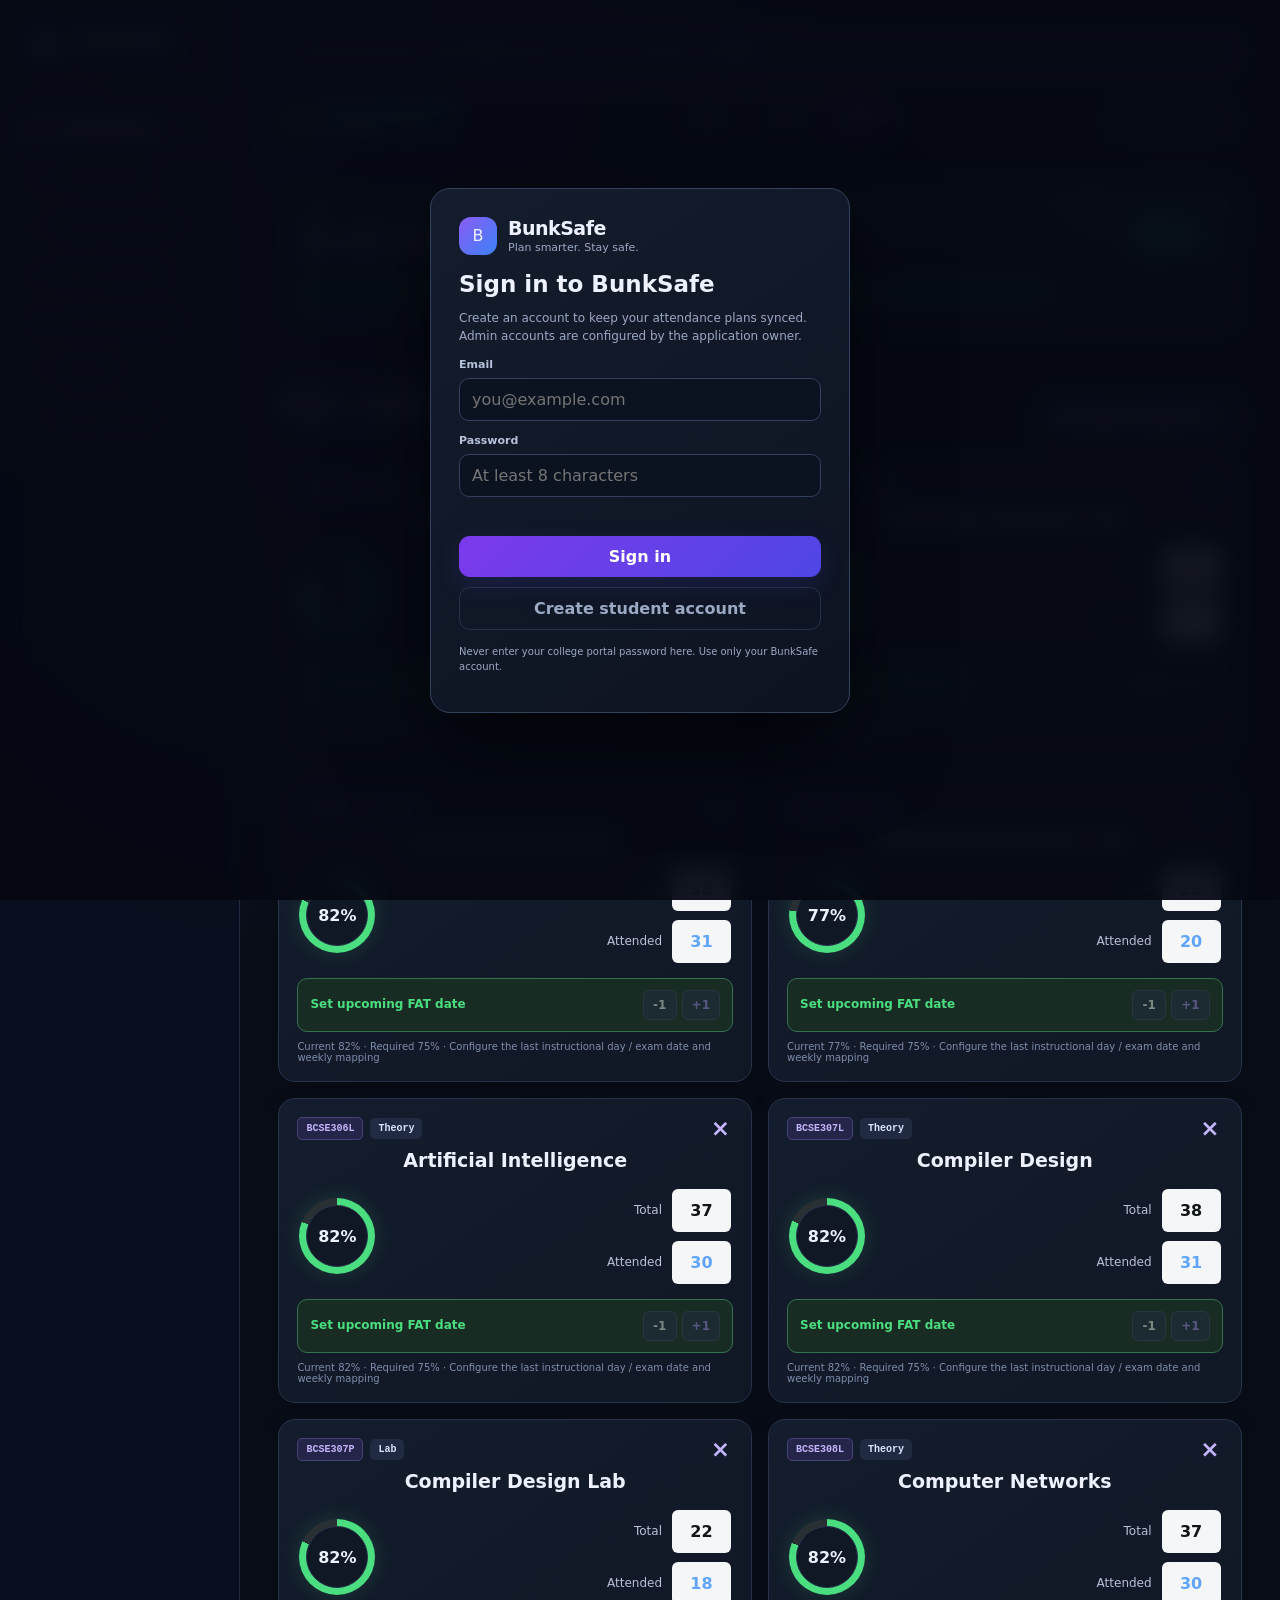
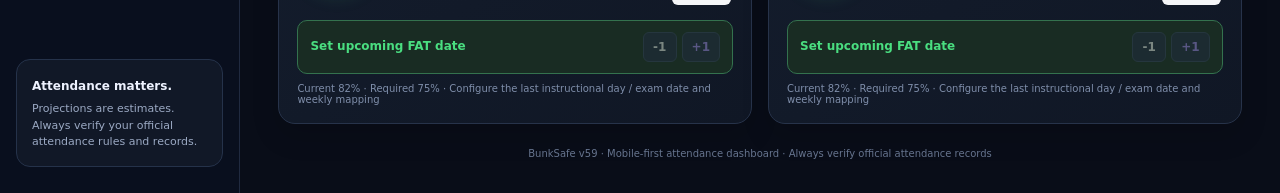
==== public/static/index.html @ 037198d9 "Prepare BunkSafe for Vercel and PostgreSQL" ====
<!DOCTYPE html>
<html lang="en">
<head>
<meta charset="UTF-8" />
<meta name="viewport" content="width=device-width, initial-scale=1.0" />
<title>BunkSafe — Attendance Planner</title>
<link rel="icon" type="image/png" href="/static/favicon.png" />
<link rel="apple-touch-icon" href="/static/branding/bunksafe-icon.png" />
<link rel="stylesheet" href="/static/style.css?v=54" />

</head>
<body>
<div class="app">
<aside class="sidebar">
  <div class="brand"><div class="brandmark"><img src="/static/branding/bunksafe-icon.svg" alt="BunkSafe" /></div><div><h1>BunkSafe</h1><small>Plan smarter. Stay safe.</small></div></div>
  <div><div class="nav-label">Workspace</div><nav class="nav">
    <button class="active" data-page="dashboard"><span class="ico">▦</span><span class="nav-text">Dashboard</span></button>
    <button data-page="timetable"><span class="ico">▤</span><span class="nav-text">Timetable</span></button>
    <button data-page="planner"><span class="ico">☑</span><span class="nav-text">Bunk planner</span></button>
    <button data-page="subjects"><span class="ico">◉</span><span class="nav-text">My subjects</span></button>
    <button data-page="exams"><span class="ico">▣</span><span class="nav-text">Exam planner</span></button>
    <button data-page="admin"><span class="ico">⚙</span><span class="nav-text">Admin</span></button>
    <button data-page="tools"><span class="ico">✦</span><span class="nav-text">More tools</span></button>
  </nav></div>
  <div class="side-bottom"><strong>Attendance matters.</strong><p>Projections are estimates. Always verify your official attendance rules and records.</p></div>
</aside>
<main>
  <div id="backendStatus" class="notice" style="margin-bottom:16px">Connecting to BunkSafe server…</div>
  <header class="topbar">
    <div><div class="eyebrow" id="dateLabel">STUDENT WORKSPACE</div><h2 id="pageTitle">Your semester at a glance</h2></div>
    <div class="top-actions"><button class="secondary" onclick="showPage('timetable')">＋ Import timetable</button><div class="avatar">J</div></div>
  </header>

  <section id="dashboardPage">
    <div class="attendance-dashboard-head">
      <div class="attendance-brand"><div class="attendance-brandmark">⌂</div><div><strong>BunkSafe</strong><span>STUDENT WORKSPACE</span></div></div>
      <div class="exam-switch" role="group" aria-label="Exam target">
        <button type="button" class="exam-switch-btn" data-exam="CAT-I" onclick="setDashboardExam('CAT-I')">CAT-I</button>
        <button type="button" class="exam-switch-btn" data-exam="CAT-II" onclick="setDashboardExam('CAT-II')">CAT-II</button>
        <button type="button" class="exam-switch-btn active" data-exam="FAT" aria-pressed="true" onclick="setDashboardExam('FAT')">FAT</button>
      </div>
      <div class="dashboard-account"><span class="account-dot"></span><span id="dashboardAccountName">My attendance</span></div>
    </div>
    <div class="average-summary" aria-live="polite" aria-label="Average attendance summary">
      <div class="average-summary-top"><div><span class="average-kicker">YOUR SEMESTER SNAPSHOT</span><h2>Average attendance</h2><p>Across all your saved subjects</p></div><div class="average-value" id="dashboardAverageValue">--<span>%</span></div></div>
      <div class="average-progress"><span id="dashboardAverageProgress" style="width:0%"></span></div>
      <div class="average-summary-bottom"><span><span class="average-dot"></span><span id="dashboardAverageSubjectCount">0 subjects tracked</span></span><span id="dashboardAverageHint">Keep your attendance on track</span></div>
    </div>
    <div class="attendance-dashboard-title"><div><span class="eyebrow">ATTENDANCE OVERVIEW</span><h2>Your subjects</h2><p>Track attendance and check your estimated safe absences.</p></div><button class="secondary" onclick="showPage('subjects')">Manage subjects ↗</button></div>
    <div id="dashboardAttendanceCards" class="dashboard-attendance-grid"></div>
    <div class="dashboard-average hidden" id="dashboardAverage">Average attendance — --%</div>
  </section>

  <section id="toolsPage" class="hidden">
    <div class="attendance-dashboard-title"><div><span class="eyebrow">EXTRA TOOLS</span><h2>Planning workspace</h2><p>Advanced analysis, quick checks, and calendar previews are collected here.</p></div></div>
    <div class="grid stats">
      <div class="card"><div class="stat-head">Average attendance <span class="stat-icon">◔</span></div><div class="stat-value" id="averageStat">82.1%</div><div class="stat-foot">Across tracked subjects</div></div>
      <div class="card"><div class="stat-head">Subjects at risk <span class="stat-icon">!</span></div><div class="stat-value" id="riskStat">1</div><div class="stat-foot">Below your safety buffer</div></div>
      <div class="card"><div class="stat-head">Classes today <span class="stat-icon">▦</span></div><div class="stat-value">4</div><div class="stat-foot">Based on demo timetable</div></div>
      <div class="card"><div class="stat-head">Planned absences <span class="stat-icon">✓</span></div><div class="stat-value" id="plansStat">0</div><div class="stat-foot">Saved plans this month</div></div>
    </div>
    <div class="card" style="margin-bottom:18px;background:linear-gradient(120deg,#201b43,#14253a);border-color:#494078">
      <div class="section-title"><div><h3>Plan around your exams</h3><p>Choose an upcoming exam to estimate your safe absence margin before exam day.</p></div><button class="primary" onclick="showPage('exams')">Open exam planner →</button></div>
      <div id="nextExamBanner" class="muted" style="font-size:12px">No exam calendar has been published yet. The administrator can add the semester calendar in Admin.</div>
    </div>
    <div class="card" style="margin-bottom:18px">
      <div class="section-title"><div><h3>Semester-wide risk simulator</h3><p>Compare every subject using server-calculated dated sessions for the selected exam date.</p></div><span class="stat-icon">◎</span></div>
      <div class="two" style="align-items:end">
        <div class="field"><label for="semesterRiskDate">Target exam date</label><input id="semesterRiskDate" type="date"></div>
        <div class="field"><label for="semesterRiskBuffer">Safety buffer</label><select id="semesterRiskBuffer"><option value="0">Minimum only</option><option value="2">+2 points</option><option value="3" selected>+3 points</option><option value="5">+5 points</option><option value="8">+8 points</option><option value="10">+10 points</option></select></div>
      </div>
      <div style="display:flex;gap:9px;flex-wrap:wrap;margin:8px 0 12px"><button class="primary" onclick="runSemesterRiskSimulation()">Analyze all subjects</button><button class="quiet" onclick="exportSemesterRiskCsv()">Export analysis CSV</button></div>
      <div id="semesterRiskSummary" class="notice">Choose an exam date and analyze your subjects to see projected attendance, estimated bunk margins, and recovery priorities.</div>
      <div id="semesterRiskTable" class="table-wrap" style="margin-top:12px"></div>
      <p class="muted" style="font-size:11px;margin-top:10px">Future class counts are calculated by the server using your configured weekly mappings and academic-calendar events. Verify VIT day-order mappings; this is not an official attendance guarantee.</p>
    </div>
    <div class="card" style="margin-bottom:18px">
      <div class="section-title"><div><h3>Personalized attendance action plan</h3><p>Turn the semester risk results into concrete actions for each subject before the selected exam.</p></div><span class="stat-icon">✓</span></div>
      <div class="notice">Build this plan after running the semester simulator. It prioritizes subjects that are projected below the minimum, then subjects with a low safety margin. It never recommends an absence that exceeds the calculated safe margin.</div>
      <div style="display:flex;gap:9px;flex-wrap:wrap;margin:10px 0 12px"><button class="primary" onclick="buildAttendanceActionPlan()">Build my action plan</button><button class="quiet" onclick="exportAttendanceActionPlan()">Export action plan CSV</button></div>
      <div id="attendanceActionSummary" class="notice">Run the semester simulator, then build your personalized action plan.</div>
      <div id="attendanceActionList" style="margin-top:12px"></div>
    </div>
    <div class="grid main-grid">
      <div class="card"><div class="section-title"><div><h3>Attendance by subject</h3><p>Your current attendance and available margin</p></div><button class="quiet" onclick="showPage('subjects')">View all</button></div><div class="subject-list" id="subjectList"></div></div>
      <div class="card quick-plan"><div class="section-title"><div><h3>Quick bunk check</h3><p>Preview before you make a plan</p></div><span class="stat-icon">✦</span></div><p>Choose a subject and how many upcoming classes you may miss. BunkSafe will estimate your attendance afterward.</p>
        <div class="field"><label>Subject</label><select id="quickSubject"></select></div>
        <div class="two"><div class="field"><label>Upcoming classes</label><input id="quickFuture" type="number" min="1" value="5"></div><div class="field"><label>Classes to miss</label><input id="quickMiss" type="number" min="0" value="1"></div></div>
        <div class="field"><label for="safetyBuffer">Extra safety buffer above the required attendance (%)</label><select id="safetyBuffer" onchange="updateSafetyBuffer()"><option value="0">0 points — exact minimum</option><option value="2">2 percentage points</option><option value="3" selected>3 percentage points — recommended default</option><option value="5">5 percentage points</option><option value="8">8 percentage points</option><option value="10">10 percentage points</option></select></div>
        <div class="notice">The safety buffer is a planning preference, not an official VIT rule. Maximum absences are calculated against the required percentage plus this buffer.</div>
        <button class="primary" style="width:100%" onclick="quickCalculate()">Calculate projection</button>
        <div class="result" id="quickResult"></div>
      </div>
    </div>
    <div class="card calendar-card"><div class="calendar-head"><div><h3>October 2026</h3><p class="muted" style="font-size:11px;margin:5px 0 0">A preview of your academic month</p></div><button class="secondary" onclick="showPage('planner')">Plan a date →</button></div><div class="calendar" id="miniCalendar"></div><div class="calendar-note">Blue dot = scheduled class · Gold dot = holiday or special day · Demo calendar only</div></div>
  </section>

  <section id="timetablePage" class="hidden">
    <div class="grid upload-grid">
      <div class="card"><div class="section-title"><div><h3>Import your approved timetable</h3><p>Paste the course list copied from your college portal</p></div><span class="stat-icon">⇧</span></div>
        <div class="notice">Open your college portal, go to the registered timetable/course list, select the text from the first serial number through the registration status, then copy and paste it below. BunkSafe does not need your college password.</div>
        <div class="field"><label for="timetableText">Pasted timetable text</label><textarea id="timetableText" placeholder="Paste your copied timetable here...&#10;&#10;Example:&#10;1  General (Semester)  BCSE302L - Database Systems (Theory Only)  D2+TD2  Registered and Approved"></textarea></div>
        <div style="display:flex;gap:9px;flex-wrap:wrap"><button class="primary" onclick="parseTimetable()">Parse timetable</button><button class="secondary" onclick="loadExample()">Load sample format</button><button class="quiet" onclick="clearTimetable()">Clear</button></div>
        <div id="parseMessage" class="notice hidden"></div>
      </div>
      <div class="card"><div class="section-title"><div><h3>What happens next?</h3><p>Review before adding anything to your account</p></div></div>
        <div class="subject-list">
          <div class="subject"><div class="subject-top"><div><div class="subject-name">1. Extract courses</div><div class="subject-code">Course codes, names and slot codes</div></div><span class="pill">Import</span></div></div>
          <div class="subject"><div class="subject-top"><div><div class="subject-name">2. Check the results</div><div class="subject-code">Correct any fields the parser cannot identify</div></div><span class="pill yellow">Review</span></div></div>
          <div class="subject"><div class="subject-top"><div><div class="subject-name">3. Map weekly slots</div><div class="subject-code">Retain slot codes and map sessions using the official timetable</div></div><span class="pill">Setup</span></div></div>
          <div class="subject"><div class="subject-top"><div><div class="subject-name">4. Generate dated sessions</div><div class="subject-code">Use the academic calendar for holidays and day orders</div></div><span class="pill green">Calendar</span></div></div>
        </div>
        <div class="notice">A copied course list usually contains slot codes, not every class date. The weekly slot timetable and academic calendar must also be configured for accurate planning.</div>
      </div>
    </div>
    <div class="card" style="margin-top:16px"><div class="section-title"><div><h3>Parsed courses</h3><p id="parsedCount">No imported courses yet</p></div><button class="secondary" id="saveParsed" onclick="saveParsedCourses()" disabled>Use these courses</button></div><div id="parsedTable"><div class="muted" style="font-size:12px;padding:10px 0">Your parsed timetable preview will appear here.</div></div></div>
    <div class="card" style="margin-top:16px"><div class="section-title"><div><h3>Weekly class-day mapping</h3><p>Confirm which weekdays each subject meets. This lets BunkSafe count sessions before an exam.</p></div><button class="secondary" onclick="renderScheduleMapping()">Refresh mapping</button></div><div class="notice">Slot codes copied from VTOP are retained for reference but are not assumed to be weekdays. Verify weekly mappings against your official timetable. For exceptions, admin can add a subject-specific extra session or cancel a session on an exact date. These tools still do not automatically decode VIT D1/D2/day-order rules.</div><div id="scheduleMapping"></div><button class="primary" style="margin-top:14px" onclick="saveScheduleMapping()">Save weekly mapping</button></div>
  </section>

  <section id="plannerPage" class="hidden">
    <div class="grid main-grid">
      <div class="card"><div class="section-title"><div><h3>Plan an absence</h3><p>Select a date and subject to preview the impact</p></div><span class="stat-icon">☑</span></div>
        <div class="field"><label>Date</label><input id="planDate" type="date" value="2026-10-21"></div>
        <div class="field"><label>Subject</label><select id="planSubject"></select></div>
        <div class="two"><div class="field"><label>Classes to miss</label><input id="planMiss" type="number" min="1" value="1"></div><div class="field"><label>Future classes planned</label><input id="planFuture" type="number" min="1" value="5"></div></div>
        <button class="primary" onclick="previewPlan()">Preview plan</button> <button class="secondary" onclick="savePlan()">Save plan</button>
        <div class="result" id="planResult"></div>
        <div class="notice">Saving a plan does not change your actual attendance. It records an intended absence for planning purposes only.</div>
      </div>
      <div class="card"><div class="section-title"><div><h3>Saved plans</h3><p>Your planned absences on this device</p></div></div><div id="savedPlans" class="subject-list"><div class="muted" style="font-size:12px">No saved plans yet.</div></div></div>
    </div>
    <div class="card calendar-card"><div class="calendar-head"><div><h3>Choose a date</h3><p class="muted" style="font-size:11px;margin:5px 0 0">October 2026 demo calendar</p></div></div><div class="calendar" id="plannerCalendar"></div><div class="calendar-note">Select any date to fill the planner date field. The demo calendar displays month navigation; the class counter uses the calendar events and weekly mapping you configure.</div></div>
  </section>

  <section id="subjectsPage" class="hidden">
    <div class="card"><div class="section-title"><div><h3>My subjects</h3><p>Your attendance records, saved to your BunkSafe account</p></div><div style="display:flex;gap:8px;flex-wrap:wrap"><button class="secondary" onclick="exportAttendanceCsv()">Export CSV</button><button class="primary" onclick="addSubject()">＋ Add subject</button></div></div><div class="table-wrap"><table><thead><tr><th>Subject</th><th>Total class</th><th>Attended</th><th>Attendance</th><th>Required</th><th>Action</th></tr></thead><tbody id="subjectsTable"></tbody></table></div><div class="notice">Enter figures from your official attendance record. BunkSafe does not access VTOP directly; imported data is only as accurate as the file you provide.</div></div>
    <div class="card" style="margin-top:16px"><div class="section-title"><div><h3>Import attendance from CSV</h3><p>Review and validate your subject attendance before applying it</p></div><span class="stat-icon">⇧</span></div><div class="notice">Required columns: <code>courseCode,courseName,attended,total</code>. Optional columns: <code>required,kind,slot</code>. Attendance counts must be whole numbers, total must be at least 1, and attended cannot exceed total. Existing courses are matched by course code; weekly mappings are preserved.</div><div class="row" style="display:flex;gap:8px;flex-wrap:wrap;margin:10px 0"><button class="quiet" onclick="downloadAttendanceCsvTemplate()">Download CSV template</button><input id="attendanceCsvFile" type="file" accept=".csv,text/csv" style="max-width:100%;background:#0b1220;color:#cbd5e1;border:1px solid #34415c;border-radius:10px;padding:10px" onchange="previewAttendanceCsv()"><button class="quiet" type="button" onclick="previewAttendanceCsv()">Validate CSV</button></div><div id="attendanceCsvPreview" class="muted" style="font-size:12px">Choose a CSV file, then click Validate CSV to preview attendance records.</div><button class="primary" id="applyAttendanceCsv" style="margin-top:12px" onclick="applyAttendanceCsvImport()" disabled>Apply validated attendance</button></div>
  </section>
  <section id="examsPage" class="hidden">
    <div class="grid main-grid">
      <div class="card"><div class="section-title"><div><h3>Exam-based bunk planner</h3><p>Estimate your attendance by a selected exam date</p></div><span class="stat-icon">▣</span></div>
        <div class="notice">The estimate counts mapped sessions expected before the selected exam, excludes holidays/no-class dates, and applies admin weekday timetable substitutions. It cannot infer official VIT slot/day-order rules automatically; verify the result against the official timetable.</div>
        <div class="field"><label>Upcoming exam</label><select id="examSelect" onchange="updateExamDate()"><option value="">No published exams</option></select></div>
        <div class="field"><label>Exam date</label><input type="date" id="examDate" value="2026-11-01"></div>
        <div class="field"><label>Subject</label><select id="examSubject"></select></div>
        <div class="two"><div class="field"><label>Scheduled classes before exam (auto)</label><input id="examFuture" type="number" min="0" value="0" readonly></div><div class="field"><label>Classes you want to miss</label><input id="examMiss" type="number" min="0" value="1"></div></div>
        <button class="primary" onclick="calculateExamPlan()">Check bunk limit</button>
        <div class="result" id="examResult"></div>
      </div>
      <div class="card"><div class="section-title"><div><h3>Published semester calendar</h3><p>Exams and academic dates announced by the admin</p></div></div><div id="examList" class="subject-list"><div class="muted" style="font-size:12px">No exam dates published yet.</div></div>
        <div class="notice">A date alone is not enough to calculate the bunk limit. BunkSafe also needs the subject timetable and the number of sessions scheduled before that exam.</div>
      </div>
    </div>
    <div class="card" style="margin-top:16px">
      <div class="section-title"><div><h3>Dated class-session timeline</h3><p>Inspect every date before the exam and see exactly why it was counted or excluded.</p></div><span class="stat-icon">☷</span></div>
      <div class="notice">The timeline is calculated by the authenticated server-side schedule engine using subject-specific class overrides, holidays/no-class dates, active slot codes, weekday substitutions, and configured weekly mappings. The exam date itself is excluded. This is an explainability view, not an official VIT timetable decoder.</div>
      <div class="two" style="align-items:end"><div class="field"><label for="timelineSubject">Subject</label><select id="timelineSubject"></select></div><div class="field"><label for="timelineExamDate">Exam date (exclusive)</label><input id="timelineExamDate" type="date"></div></div>
      <div style="display:flex;gap:9px;flex-wrap:wrap;margin:8px 0 12px"><button class="primary" onclick="buildDatedTimeline()">Build dated timeline</button><button class="quiet" onclick="exportDatedTimelineCsv()">Export timeline CSV</button><label style="display:flex;align-items:center;gap:7px;font-size:12px;color:#b7c3da"><input id="timelineShowAll" type="checkbox" checked> Show non-class dates too</label></div>
      <div id="datedTimelineSummary" class="notice">Choose a subject and exam date, then build the timeline to inspect each date's inclusion or exclusion reason.</div><div id="datedTimelineTable" class="table-wrap" style="margin-top:12px"></div>
      <p class="muted" style="font-size:11px;margin-top:10px">Dates are evaluated from today up to, but not including, the exam date. If a date has no active slot entry, BunkSafe falls back to its configured weekday mapping unless another calendar event overrides it.</p>
    </div>
    <div class="card" style="margin-top:16px">
      <div class="section-title"><div><h3>Timetable & attendance validation</h3><p>Find missing mappings and conflicting records before trusting an estimate.</p></div><span class="stat-icon">✓</span></div>
      <div class="notice">Validation checks the information currently saved in BunkSafe. It cannot confirm that a slot or calendar entry matches the official VIT timetable.</div>
      <div style="display:flex;gap:9px;flex-wrap:wrap;margin:8px 0 12px"><button class="primary" onclick="runDataValidation()">Validate my data</button><button class="quiet" onclick="runServerTimetableAudit()">Run server audit</button><button class="quiet" onclick="exportValidationCsv()">Export validation report</button></div>
      <div id="validationSummary" class="notice">Run validation to check attendance figures, duplicate course codes, missing timetable mappings, and conflicting calendar events.</div>
      <div id="validationResults" class="subject-list" style="margin-top:12px"></div>
    </div>
  </section>

  <section id="adminPage" class="hidden">
    <div class="grid upload-grid">
      <div class="card"><div class="section-title"><div><h3>Admin · Semester calendar</h3><p>Publish the active semester's academic calendar for all users</p></div><span class="stat-icon">⚙</span></div>
        <div class="notice">Admin workflow prototype: upload the official calendar as a reference, then enter and verify exam dates below. This browser-only demo does not automatically extract dates from PDF/image files or publish to other users; production needs authenticated admin access and a shared backend.</div>
        <div class="field"><label for="calendarFile">Upload calendar file (PDF, image or spreadsheet)</label><input id="calendarFile" type="file" accept=".pdf,.png,.jpg,.jpeg,.csv,.xlsx,.xls" style="width:100%;background:#0b1220;color:#cbd5e1;border:1px solid #34415c;border-radius:10px;padding:10px"></div>
        <div id="calendarFileInfo" class="muted" style="font-size:11px;margin:6px 0 14px">No file selected.</div>
        <div class="two"><div class="field"><label>Semester name</label><input id="semesterName" value="Fall Semester 2026" placeholder="e.g. Fall Semester 2026"></div><div class="field"><label>Semester end date</label><input id="semesterEnd" type="date" value="2026-12-15"></div></div>
        <div class="field"><label>Exam name</label><input id="newExamName" placeholder="e.g. CAT II — Database Systems"></div>
        <div class="two"><div class="field"><label>Exam date</label><input id="newExamDate" type="date"></div><div class="field"><label>Exam type</label><select id="newExamType"><option>CAT I</option><option>CAT II</option><option>FAT</option><option>Lab Assessment</option><option>Other</option></select></div></div>
        <div class="field"><label>Notes (optional)</label><input id="newExamNotes" placeholder="e.g. Exam window, instructions or affected courses"></div>
        <button class="primary" onclick="publishExam()">Publish exam date</button>
        <div class="divider" style="height:1px;background:var(--line);margin:22px 0"></div>
        <div class="section-title"><div><h3>Import calendar events from CSV</h3><p>Bulk-import verified dates instead of entering them one by one</p></div></div>
        <div class="notice">CSV columns: <code>date,type,title,courseCode</code>. Supported types: <code>slot-day</code>, <code>holiday</code>, <code>no-class</code>, <code>monday-order</code> through <code>friday-order</code>, <code>exam</code>, <code>class-session</code>, <code>class-cancelled</code>, and <code>instructional</code>. Dates must use YYYY-MM-DD. This imports rows only after you preview and confirm them.</div>
        <div class="field"><label for="calendarCsvImport">Choose CSV file</label><input id="calendarCsvImport" type="file" accept=".csv,text/csv" style="width:100%;background:#0b1220;color:#cbd5e1;border:1px solid #34415c;border-radius:10px;padding:10px" onchange="previewCalendarCsv()"></div>
        <div class="row" style="display:flex;gap:8px;flex-wrap:wrap;margin:10px 0"><button class="quiet" onclick="downloadCalendarCsvTemplate()">Download CSV template</button><button class="secondary" onclick="importCalendarCsv()" id="importCalendarCsvBtn" disabled>Import validated rows</button></div>
        <div id="calendarCsvPreview" class="muted" style="font-size:12px">Choose a CSV file to validate and preview rows.</div>
        <div class="divider" style="height:1px;background:var(--line);margin:22px 0"></div>
        <div class="section-title"><div><h3>Academic calendar event</h3><p>Add holidays, active slot codes, substitutions or session overrides</p></div></div>
        <div class="two"><div class="field"><label>Event date</label><input id="eventDate" type="date"></div><div class="field"><label>Event type</label><select id="eventType"><option value="instructional">Instructional day</option><option value="slot-day">Active slot codes for this date</option><option value="holiday">Holiday</option><option value="no-class">No instructional day</option><option value="monday-order">Use Monday timetable</option><option value="tuesday-order">Use Tuesday timetable</option><option value="wednesday-order">Use Wednesday timetable</option><option value="thursday-order">Use Thursday timetable</option><option value="friday-order">Use Friday timetable</option><option value="exam">Exam day</option><option value="class-session">Extra class session for a subject</option><option value="class-cancelled">Cancel a subject session</option></select></div></div>
        <div class="field"><label>Subject course code (required only for subject session overrides)</label><input id="eventCourseCode" placeholder="e.g. BCSE302L"></div>
        <div class="field"><label>Event title / active slot codes</label><input id="eventTitle" placeholder="e.g. Holiday name, or D2, TD2, A1 for a slot day"></div><div class="notice">For a slot-aware date, choose “Active slot codes for this date” and enter the exact active slot codes separated by commas, such as D2, TD2. This must be transcribed from the official VIT day-order timetable; BunkSafe does not guess which slots are active.</div>
        <button class="secondary" onclick="addCalendarEvent()">Add calendar event</button>
      </div>
      <div class="card"><div class="section-title"><div><h3>Admin publishing checklist</h3><p>Verify dates before making them visible</p></div></div>
        <div class="subject-list">
          <div class="subject"><div class="subject-top"><div><div class="subject-name">1. Upload official calendar</div><div class="subject-code">Keep the original file as the source of truth</div></div><span class="pill">Source</span></div></div>
          <div class="subject"><div class="subject-top"><div><div class="subject-name">2. Add exam dates</div><div class="subject-code">Check exam date, type and semester</div></div><span class="pill yellow">Verify</span></div></div>
          <div class="subject"><div class="subject-top"><div><div class="subject-name">3. Configure holidays and active slots</div><div class="subject-code">Enter verified slot codes for dates where the official timetable is available</div></div><span class="pill">Calendar</span></div></div>
          <div class="subject"><div class="subject-top"><div><div class="subject-name">4. Publish to students</div><div class="subject-code">Production version syncs through a shared backend</div></div><span class="pill green">Publish</span></div></div>
        </div>
        <div class="section-title" style="margin-top:20px"><div><h3>Calendar events</h3><p>Holidays exclude sessions; weekday substitutions use the selected weekday mapping</p></div></div>
        <div id="calendarEventsList" class="subject-list"><div class="muted" style="font-size:12px">No events added.</div></div>
        <div class="notice">Security: the production admin page must be restricted to an authorized administrator account. Hiding the page in the interface is not sufficient access control.</div>
      </div>
    </div>
  </section>

  <div class="footer">BunkSafe v59 · Mobile-first attendance dashboard · Always verify official attendance records</div>
</main>
</div>
<nav class="mobile-bottom-nav" aria-label="Main mobile navigation">
  <button class="mobile-nav-item active" data-mobile-page="dashboard" onclick="showPage('dashboard')"><span aria-hidden="true">▦</span><small>Dashboard</small></button>
  <button class="mobile-nav-item" data-mobile-page="timetable" onclick="showPage('timetable')"><span aria-hidden="true">▤</span><small>Timetable</small></button>
  <button class="mobile-nav-item" data-mobile-page="planner" onclick="showPage('planner')"><span aria-hidden="true">☑</span><small>Bunk planner</small></button>
  <button class="mobile-nav-item" data-mobile-page="subjects" onclick="showPage('subjects')"><span aria-hidden="true">◉</span><small>My subjects</small></button>
  <button class="mobile-nav-item" data-mobile-page="exams" onclick="showPage('exams')"><span aria-hidden="true">▣</span><small>Exam planner</small></button>
  <button class="mobile-nav-item" data-mobile-page="admin" onclick="showPage('admin')"><span aria-hidden="true">⚙</span><small>Admin</small></button>
</nav>

<div id="authOverlay" class="auth-overlay">
  <div class="auth-card">
    <div class="brand" style="padding:0 0 16px"><div class="brandmark">B</div><div><h1>BunkSafe</h1><small>Plan smarter. Stay safe.</small></div></div>
    <h2 id="authTitle">Sign in to BunkSafe</h2>
    <p class="muted" style="font-size:12px;line-height:1.5">Create an account to keep your attendance plans synced. Admin accounts are configured by the application owner.</p>
    <div class="field"><label>Email</label><input id="authEmail" type="email" autocomplete="email" placeholder="you@example.com"></div>
    <div class="field"><label>Password</label><input id="authPassword" type="password" autocomplete="current-password" placeholder="At least 8 characters"></div>
    <div id="authNameWrap" class="field hidden"><label>Your name</label><input id="authName" autocomplete="name" placeholder="Student name"></div>
    <div id="authError" class="auth-error"></div>
    <button id="authSubmit" class="primary" style="width:100%" onclick="submitAuth()">Sign in</button>
    <button id="authSwitch" class="quiet" style="width:100%;margin-top:10px" onclick="toggleAuthMode()">Create student account</button>
    <p class="muted" style="font-size:10px;line-height:1.5;margin-top:14px">Never enter your college portal password here. Use only your BunkSafe account.</p>
  </div>
</div>
<div class="toast" id="toast"></div>
<script src="/static/script.js?v=55"></script>
</body>
</html>
---- static/style.css ----
:root{--bg:#090d18;--panel:#111827;--panel2:#151e30;--line:#25324a;--text:#eef2ff;--muted:#9ba9c3;--purple:#a78bfa;--blue:#60a5fa;--green:#4ade80;--yellow:#fbbf24;--red:#fb7185}
*{box-sizing:border-box}body{margin:0;background:radial-gradient(ellipse at 20% -10%,#1c2450 0,transparent 40%),var(--bg);font-family:Inter,ui-sans-serif,system-ui,-apple-system,Segoe UI,sans-serif;color:var(--text);min-height:100vh}
button,input,textarea,select{font:inherit}button{cursor:pointer;border:0;border-radius:11px;padding:11px 15px;font-weight:700;transition:.18s}button:hover{transform:translateY(-1px);filter:brightness(1.08)}.primary{background:linear-gradient(135deg,#7c3aed,#4f46e5);color:white;box-shadow:0 8px 24px #4f46e52b}.secondary{background:#202b42;color:#dce5ff;border:1px solid #35435f}.quiet{background:transparent;color:var(--muted);border:1px solid var(--line)}
.app{display:grid;grid-template-columns:240px minmax(0,1fr);min-height:100vh}.sidebar{padding:26px 16px;border-right:1px solid #202a40;background:#0a1020b8;display:flex;flex-direction:column;gap:26px}.brand{display:flex;align-items:center;gap:11px;padding:0 10px}.brandmark{width:38px;height:38px;border-radius:12px;background:linear-gradient(135deg,#8b5cf6,#3b82f6);display:grid;place-items:center;overflow:hidden}.brandmark img{width:100%;height:100%;object-fit:cover}.brand h1{font-size:19px;letter-spacing:-.5px;margin:0}.brand small{display:block;color:var(--muted);font-size:11px;margin-top:2px}.nav-label{font-size:10px;color:#65738f;text-transform:uppercase;letter-spacing:1.5px;padding:0 12px;margin-bottom:7px}.nav{display:grid;gap:5px}.nav button{background:transparent;text-align:left;color:#9ba9c3;padding:12px;border-radius:10px;font-weight:600;display:flex;gap:12px;align-items:center}.nav button.active,.nav button:hover{background:#20213d;color:#fff}.nav button.active{box-shadow:inset 3px 0 var(--purple)}.nav .ico{width:20px;text-align:center;font-size:16px}.side-bottom{margin-top:auto;padding:15px;border:1px solid var(--line);background:#111827;border-radius:14px}.side-bottom strong{font-size:12px}.side-bottom p{font-size:11px;color:var(--muted);line-height:1.5;margin:7px 0 0}
main{padding:28px clamp(18px,3vw,42px);max-width:1600px;width:100%;margin:auto}.topbar{display:flex;justify-content:space-between;gap:20px;align-items:center;margin-bottom:27px}.eyebrow{color:var(--purple);font-size:11px;letter-spacing:1.8px;font-weight:800;text-transform:uppercase}.topbar h2{font-size:28px;margin:5px 0 0;letter-spacing:-1px}.top-actions{display:flex;align-items:center;gap:10px}.avatar{width:38px;height:38px;border-radius:50%;background:#273451;border:1px solid #425171;display:grid;place-items:center;font-weight:800;color:#d9d7fe}.muted{color:var(--muted)}.grid{display:grid;gap:16px}.stats{grid-template-columns:repeat(4,minmax(0,1fr));margin-bottom:20px}.card{background:linear-gradient(145deg,#141d2d,#101725);border:1px solid var(--line);border-radius:17px;padding:19px;min-width:0;box-shadow:0 12px 32px #00000012}.stat-head{display:flex;justify-content:space-between;align-items:center;color:var(--muted);font-size:12px;font-weight:650}.stat-icon{width:34px;height:34px;display:grid;place-items:center;background:#25254a;border-radius:10px;color:#c4b5fd;font-size:16px}.stat-value{font-size:29px;font-weight:800;letter-spacing:-1px;margin:13px 0 5px}.stat-foot{font-size:11px;color:var(--muted)}.good{color:var(--green)}.warn{color:var(--yellow)}.bad{color:var(--red)}.main-grid{grid-template-columns:minmax(0,1.35fr) minmax(300px,.85fr)}.section-title{display:flex;justify-content:space-between;gap:12px;align-items:center;margin-bottom:17px}.section-title h3{font-size:16px;margin:0}.section-title p{font-size:11px;color:var(--muted);margin:5px 0 0}.subject-list{display:grid;gap:15px}.subject{padding:13px 0 0;border-top:1px solid #202b40}.subject:first-child{border-top:0;padding-top:0}.subject-top{display:flex;justify-content:space-between;gap:12px;align-items:center}.subject-name{font-weight:750;font-size:13px}.subject-code{font-size:10px;color:var(--muted);margin-top:4px}.percent{font-size:16px;font-weight:800}.progress{height:6px;background:#263148;border-radius:20px;overflow:hidden;margin:10px 0 7px}.progress span{display:block;height:100%;border-radius:20px;background:linear-gradient(90deg,#8b5cf6,#60a5fa)}.subject-bottom{display:flex;justify-content:space-between;gap:10px;color:var(--muted);font-size:10px}.pill{font-size:10px;padding:5px 8px;border-radius:99px;background:#1e293b;color:#cbd5e1;white-space:nowrap}.pill.green{background:#123626;color:#86efac}.pill.yellow{background:#3b2e13;color:#fcd34d}.pill.red{background:#431e2b;color:#fda4af}
.quick-plan{background:linear-gradient(145deg,#201b43,#151d34);border-color:#494078}.quick-plan .section-title{margin-bottom:10px}.quick-plan p{font-size:12px;color:#c4c9e2;line-height:1.55}.field{display:grid;gap:7px;margin:13px 0}.field label{font-size:11px;color:#b7c3da;font-weight:700}.field input,.field select,.field textarea{width:100%;background:#0b1220;color:var(--text);border:1px solid #34415c;border-radius:10px;padding:11px 12px;outline:none}.field input:focus,.field select:focus,.field textarea:focus{border-color:var(--purple);box-shadow:0 0 0 3px #8b5cf626}.field textarea{min-height:130px;resize:vertical;line-height:1.5;font-size:12px}.two{display:grid;grid-template-columns:1fr 1fr;gap:10px}.result{padding:13px;border-radius:12px;background:#0d1626;border:1px solid #35415c;margin-top:12px;display:none}.result.show{display:block}.result strong{font-size:22px}.result p{margin:5px 0 0;font-size:11px}.calendar-card{margin-top:18px}.calendar-head{display:flex;align-items:center;justify-content:space-between;gap:12px;margin-bottom:15px}.calendar-head h3{margin:0;font-size:16px}.calendar{display:grid;grid-template-columns:repeat(7,minmax(0,1fr));gap:6px}.dayname{text-align:center;font-size:10px;color:var(--muted);padding:7px 0}.day{min-height:68px;border:1px solid #27334a;background:#0d1422;border-radius:10px;padding:8px;font-size:11px;color:#dce5f8;position:relative;text-align:left}.day.empty{border-color:transparent;background:transparent}.day.today{border-color:#8b5cf6;background:#211c40}.day.has-class:after{content:"";position:absolute;bottom:7px;left:9px;width:5px;height:5px;border-radius:50%;background:var(--blue)}.day.holiday:after{content:"";position:absolute;bottom:7px;left:9px;width:5px;height:5px;border-radius:50%;background:var(--yellow)}.day.selected{box-shadow:inset 0 0 0 1px var(--purple);background:#272044}.calendar-note{font-size:10px;color:var(--muted);margin-top:12px}.upload-grid{grid-template-columns:minmax(0,1fr) minmax(0,1fr)}.hidden{display:none!important}.table-wrap{overflow:auto;border:1px solid var(--line);border-radius:12px}table{border-collapse:collapse;width:100%;font-size:12px;min-width:600px}th,td{padding:12px;text-align:left;border-bottom:1px solid #263148}th{background:#182238;color:#aab8d1;font-size:10px;text-transform:uppercase;letter-spacing:.6px}td{color:#e0e7f6}tr:last-child td{border-bottom:0}.notice{padding:12px 14px;background:#15233a;border:1px solid #344763;border-radius:11px;color:#c4d4f0;font-size:11px;line-height:1.5;margin:13px 0}.toast{position:fixed;right:20px;bottom:20px;background:#17263b;border:1px solid #425676;border-radius:12px;padding:13px 16px;box-shadow:0 12px 40px #0008;display:none;max-width:320px;font-size:12px;z-index:10}.toast.show{display:block}.footer{text-align:center;color:#66748e;font-size:10px;margin:24px 0 6px}
@media(max-width:1050px){.stats{grid-template-columns:repeat(2,minmax(0,1fr))}.main-grid,.upload-grid{grid-template-columns:1fr}.app{grid-template-columns:78px minmax(0,1fr)}.sidebar{padding:22px 10px}.brand{padding:0;justify-content:center}.brand h1,.brand small,.nav-label,.nav button .nav-text,.side-bottom{display:none}.nav button{justify-content:center;padding:13px}.nav button .ico{font-size:18px}.brandmark{flex-shrink:0}}
@media(max-width:620px){.app{display:block}.sidebar{position:fixed;z-index:5;bottom:0;left:0;right:0;height:66px;padding:7px 10px;border-right:0;border-top:1px solid var(--line);display:block;background:#0a1020f5}.brand,.nav-label,.side-bottom{display:none}.nav{display:flex;justify-content:space-around;gap:2px}.nav button{display:grid;gap:2px;justify-items:center;padding:5px 9px;font-size:9px;flex:1}.nav button .nav-text{display:block;font-size:9px}.nav button .ico{font-size:17px}.app main{padding:22px 14px 88px}.topbar{align-items:flex-start}.topbar h2{font-size:23px}.top-actions .secondary{display:none}.stats{gap:10px}.card{padding:14px}.stat-value{font-size:24px}.main-grid{gap:12px}.day{min-height:48px;padding:6px;font-size:10px}.calendar{gap:3px}.dayname{font-size:9px}.two{grid-template-columns:1fr}.top-actions{gap:6px}}

#scheduleMapping input[type="checkbox"]{accent-color:#a78bfa;width:16px;height:16px;cursor:pointer}
#examFuture[readonly]{opacity:.85;border-style:dashed;cursor:not-allowed}
.divider{width:100%}

.auth-overlay{position:fixed;inset:0;background:#060914eF;backdrop-filter:blur(12px);display:flex;align-items:center;justify-content:center;padding:20px;z-index:50}
.auth-overlay.hidden{display:none!important}.auth-card{width:min(100%,420px);padding:28px;border-radius:20px;border:1px solid #34415c;background:linear-gradient(145deg,#141d2d,#0d1321);box-shadow:0 30px 90px #0009}.auth-card h2{margin:0 0 8px;font-size:23px}.auth-error{font-size:12px;color:#fda4af;min-height:18px;margin:4px 0 8px}.auth-card .brandmark{display:grid}.auth-card .brand h1{font-size:19px}.auth-card .brand small{display:block}

/* v46: preserve BunkSafe navy/purple theme and fix attendance dashboard calculations */
.attendance-dashboard-head{display:flex;align-items:center;justify-content:space-between;gap:16px;padding:8px 0 18px;margin-bottom:20px;border-bottom:1px solid #202a2b}
.attendance-brand{display:flex;align-items:center;gap:11px;min-width:150px}.attendance-brandmark{width:40px;height:40px;border-radius:12px;background:#182b27;color:#28d8a0;display:grid;place-items:center;font-size:25px;font-weight:900;border:1px solid #21453b}.attendance-brand strong{display:block;font-size:24px;letter-spacing:-1px;color:#2cdda4}.attendance-brand span{display:block;font-size:9px;letter-spacing:1.6px;color:#8ba69e;margin-top:2px}
.exam-switch{display:flex;align-items:center;gap:3px;padding:5px;background:#111827;border:1px solid #27334a;border-radius:99px}.exam-switch-btn{background:transparent;color:#a9b7b2;border:1px solid transparent;border-radius:99px;padding:8px 18px;font-size:12px;min-width:66px}.exam-switch-btn.active{background:#272044;color:#c4b5fd;border-color:#6554a4;box-shadow:0 0 20px #8b5cf626}.dashboard-account{display:flex;align-items:center;gap:8px;color:#b6c6c0;background:#111827;border:1px solid #27334a;border-radius:99px;padding:10px 14px;font-size:12px;white-space:nowrap}.account-dot{width:8px;height:8px;border-radius:50%;background:#16c995;box-shadow:0 0 10px #16c995}
.attendance-dashboard-title{display:flex;align-items:end;justify-content:space-between;gap:16px;margin:0 0 17px}.attendance-dashboard-title h2{font-size:29px;margin:5px 0 4px;letter-spacing:-1px}.attendance-dashboard-title p{font-size:12px;color:#9aa9a6;margin:0}.dashboard-attendance-grid{display:grid;grid-template-columns:repeat(2,minmax(0,1fr));gap:16px}.attendance-course-card{background:linear-gradient(145deg,#141d2d,#101725);border:1px solid #27334a;border-radius:17px;padding:18px;min-width:0;box-shadow:0 12px 28px #0002}.attendance-course-card:hover{border-color:#6554a4}.attendance-card-meta{display:flex;align-items:center;gap:7px;min-width:0}.course-code-chip,.course-slot-chip{display:inline-flex;align-items:center;border-radius:5px;padding:5px 8px;font:700 10px ui-monospace,SFMono-Regular,Menlo,monospace;white-space:nowrap}.course-code-chip{background:#25254a;border:1px solid #494078;color:#c4b5fd}.course-slot-chip{background:#202b42;color:#dce5ff}.attendance-remove{margin-left:auto;background:transparent;color:#c4b5fd;font-size:23px;line-height:1;padding:0 3px;border-radius:5px}.attendance-course-card h3{text-align:center;font-size:19px;line-height:1.25;margin:9px 0 16px;min-height:24px;overflow-wrap:anywhere}.attendance-card-main{display:grid;grid-template-columns:92px minmax(0,1fr);align-items:center;gap:12px;padding:0 2px 15px}.attendance-ring{width:76px;height:76px;border-radius:50%;display:grid;place-items:center;background:conic-gradient(var(--ring-color,#10b981) var(--ring-value,0%),#293033 0);position:relative;box-shadow:0 0 20px color-mix(in srgb,var(--ring-color,#10b981) 16%,transparent)}.attendance-ring:before{content:"";position:absolute;inset:7px;border-radius:50%;background:#101725;border:1px solid #27334a}.attendance-ring span{position:relative;z-index:1;font-size:16px;font-weight:850}.attendance-counts{display:grid;gap:9px}.attendance-counts div{display:flex;align-items:center;justify-content:flex-end;gap:10px}.attendance-counts span{font-size:12px;color:#b7c3da}.attendance-counts strong{display:grid;place-items:center;width:59px;height:43px;background:#f5f6f8;color:#101515;border-radius:6px;font-size:16px}.attendance-counts .attended-count{color:#60a5fa}.attendance-safe-status{display:flex;align-items:center;justify-content:space-between;gap:8px;padding:11px 12px;border:1px solid color-mix(in srgb,var(--status-color) 38%,#26302f);background:color-mix(in srgb,var(--status-color) 10%,#141819);border-radius:10px;color:var(--status-color);font-size:12px;font-weight:700;min-height:52px}.status-message{min-width:0;line-height:1.35}.bunk-adjusters{display:flex;gap:5px;flex-shrink:0}.bunk-adjusters button{padding:7px 9px;background:#202b42;border:1px solid #35435f;color:#f2f5f4;border-radius:6px;font-size:12px;min-width:34px}.bunk-adjusters button:last-child{color:#a78bfa}.attendance-card-foot{margin-top:9px;color:#7f8eaa;font-size:10px}.dashboard-average{text-align:center;font-size:22px;font-weight:800;padding:19px 0 22px;color:#e2e8e5}
body.dashboard-mode .topbar{display:none}body.dashboard-mode main{padding-top:18px}body.dashboard-mode #dashboardPage>.grid.stats{margin-top:4px}
@media(max-width:800px){.attendance-dashboard-head{flex-wrap:wrap}.attendance-brand{flex:1}.exam-switch{order:3;width:100%;justify-content:space-around}.exam-switch-btn{flex:1}.dashboard-account{padding:8px 10px}.dashboard-attendance-grid{gap:11px}.attendance-course-card{padding:13px}.attendance-card-main{grid-template-columns:70px minmax(0,1fr);gap:8px}.attendance-ring{width:64px;height:64px}.attendance-counts span{font-size:11px}.attendance-counts strong{width:48px;height:39px}.attendance-safe-status{font-size:11px;padding:9px}.attendance-course-card h3{font-size:16px}}
@media(max-width:520px){.dashboard-attendance-grid{grid-template-columns:1fr}.attendance-dashboard-title{align-items:flex-start}.attendance-dashboard-title h2{font-size:25px}.attendance-dashboard-title .secondary{font-size:11px;padding:9px}.dashboard-account{font-size:10px}.attendance-course-card{padding:15px}.attendance-card-main{grid-template-columns:90px minmax(0,1fr)}.attendance-ring{width:74px;height:74px}.attendance-counts strong{width:58px;height:42px}.attendance-course-card h3{font-size:18px}.attendance-safe-status{font-size:12px}}

/* v47: keep the existing navy/purple theme and use the reference attendance green. */
.attendance-ring{--ring-color:#4ade80}
.attendance-safe-status[style*="--status-color:#4ade80"]{color:#4ade80}
.bunk-adjusters button:disabled{opacity:.45;cursor:not-allowed;transform:none;filter:none}

/* v54: polished average-attendance summary and thumb-friendly mobile navigation */
.average-summary{position:relative;overflow:hidden;margin:0 0 25px;padding:21px 23px 17px;border:1px solid #2d4660;border-radius:20px;background:radial-gradient(ellipse at 100% 0%,#1c3b3a 0%,transparent 48%),linear-gradient(135deg,#152338 0%,#111827 72%);box-shadow:0 14px 36px #0003}
.average-summary:after{content:"";position:absolute;right:-45px;top:-75px;width:180px;height:180px;border-radius:50%;border:1px solid #4ade8025;box-shadow:0 0 0 18px #4ade8008,0 0 0 38px #4ade8006;pointer-events:none}
.average-summary-top{position:relative;z-index:1;display:flex;justify-content:space-between;align-items:center;gap:18px}
.average-kicker{font-size:10px;font-weight:850;letter-spacing:1.6px;color:#4ade80}
.average-summary h2{font-size:19px;letter-spacing:-.4px;margin:7px 0 4px}
.average-summary p{font-size:12px;color:#9ba9c3;margin:0}
.average-value{font-size:46px;line-height:1;font-weight:900;letter-spacing:-2px;color:#4ade80;text-shadow:0 0 24px #4ade8022;white-space:nowrap}
.average-value span{font-size:22px;letter-spacing:-.5px;margin-left:2px}
.average-progress{height:7px;margin:19px 0 12px;border-radius:99px;background:#293447;overflow:hidden}
.average-progress span{display:block;height:100%;border-radius:99px;background:linear-gradient(90deg,#22c55e,#4ade80);box-shadow:0 0 15px #4ade8050;transition:width .35s ease}
.average-summary-bottom{position:relative;z-index:1;display:flex;align-items:center;justify-content:space-between;gap:12px;color:#a9b7cc;font-size:11px}
.average-summary-bottom>span:first-child{display:flex;align-items:center;gap:7px}
.average-dot{width:7px;height:7px;border-radius:50%;background:#4ade80;box-shadow:0 0 9px #4ade8070}
.mobile-bottom-nav,.mobile-more-menu{display:none}
@media(max-width:620px){
  .app .sidebar{display:none}
  .app main{padding:14px 12px calc(100px + env(safe-area-inset-bottom));}
  .mobile-bottom-nav{position:fixed;z-index:30;left:10px;right:10px;bottom:calc(8px + env(safe-area-inset-bottom));height:67px;display:flex;align-items:center;justify-content:space-around;gap:3px;padding:6px 7px;border:1px solid #2b3650;border-radius:20px;background:#0d1424f5;backdrop-filter:blur(18px);box-shadow:0 12px 36px #0008}
  .mobile-nav-item{flex:1;min-width:0;display:flex;flex-direction:column;align-items:center;justify-content:center;gap:3px;padding:6px 3px;background:transparent;color:#8f9db7;border:1px solid transparent;border-radius:13px}
  .mobile-nav-item>span{font-size:21px;line-height:1.05}
  .mobile-nav-item small{font-size:9px;font-weight:750;letter-spacing:.1px}
  .mobile-nav-item.active{color:#4ade80;background:#173329;border-color:#24583f}
  .mobile-nav-item.mobile-nav-primary{flex:0 0 57px;height:51px;border-radius:16px;background:linear-gradient(135deg,#1c9b6b,#20c58a);color:#061b14;box-shadow:0 5px 18px #20c58a30}
  .mobile-nav-item.mobile-nav-primary>span{font-size:20px}
  .mobile-more-menu{position:fixed;z-index:31;right:14px;bottom:calc(83px + env(safe-area-inset-bottom));display:grid;gap:4px;width:min(220px,calc(100vw - 28px));padding:8px;border:1px solid #2b3650;border-radius:16px;background:#111a2b;box-shadow:0 16px 45px #0009}
  .mobile-more-menu.hidden{display:none!important}
  .mobile-more-menu button{display:flex;align-items:center;gap:11px;text-align:left;background:transparent;color:#e2e8f0;padding:12px;border-radius:10px;font-size:12px}
  .mobile-more-menu button:active,.mobile-more-menu button:hover{background:#202b42}
  .mobile-more-menu button span{width:22px;text-align:center;color:#4ade80;font-size:16px}
  .average-summary{margin:0 0 22px;padding:18px 17px 15px;border-radius:18px}
  .average-summary h2{font-size:17px}
  .average-summary p{font-size:11px}
  .average-value{font-size:42px}
  .average-value span{font-size:19px}
  .average-progress{margin:16px 0 11px}
  .average-summary-bottom{font-size:10px;align-items:flex-start}
  .average-summary-bottom>span:last-child{text-align:right;max-width:48%}
  .attendance-dashboard-head{gap:10px;padding-top:4px;margin-bottom:17px}
  .attendance-brand{min-width:0;gap:8px}
  .attendance-brand strong{font-size:21px}
  .attendance-brandmark{width:36px;height:36px}
  .dashboard-account{font-size:10px;padding:8px 9px}
  .exam-switch{order:3;flex:1 0 100%;padding:4px}
  .exam-switch-btn{min-height:40px;padding:8px 10px}
  .attendance-dashboard-title{gap:10px;margin-bottom:13px}
  .attendance-dashboard-title h2{font-size:24px}
  .attendance-dashboard-title p{max-width:235px;line-height:1.45}
  .attendance-dashboard-title .secondary{white-space:nowrap;padding:9px 10px;font-size:10px}
  .dashboard-attendance-grid{grid-template-columns:1fr;gap:12px}
  .attendance-course-card{padding:15px;border-radius:16px}
  .attendance-card-main{grid-template-columns:82px minmax(0,1fr);gap:8px}
  .attendance-ring{width:70px;height:70px}
  .attendance-counts strong{width:55px;height:40px}
  .attendance-safe-status{min-height:48px}
  .bunk-adjusters button{min-height:34px;padding:6px 9px}
  .topbar{margin-bottom:16px}
}
@media(min-width:621px){.mobile-bottom-nav,.mobile-more-menu{display:none!important}}


/* v59: six-tab mobile navigation inspired by the supplied reference. Keep BunkSafe's navy, purple and green palette. */
@media(max-width:620px){
  .mobile-bottom-nav{position:fixed;z-index:40;left:0;right:0;bottom:0;bottom:env(safe-area-inset-bottom);height:calc(64px + env(safe-area-inset-bottom));display:grid;grid-template-columns:repeat(6,minmax(0,1fr));align-items:stretch;justify-content:initial;gap:0;padding:5px 4px calc(5px + env(safe-area-inset-bottom));border:0;border-top:1px solid #2b3448;border-radius:0;background:#101521f7;backdrop-filter:blur(16px);box-shadow:0 -8px 24px #0003;
  }
  .mobile-nav-item{min-width:0;width:100%;height:100%;display:flex;flex-direction:column;align-items:center;justify-content:center;gap:5px;padding:5px 1px;background:transparent;color:#8f9db7;border:0;border-radius:8px;white-space:normal;transform:none;filter:none}
  .mobile-nav-item:hover{transform:none;filter:none;background:#171f30}
  .mobile-nav-item>span{font-size:21px;line-height:1.05;color:currentColor}
  .mobile-nav-item small{display:block;max-width:100%;font-size:clamp(8px,2.25vw,10px);line-height:1.1;font-weight:650;letter-spacing:0;text-align:center;white-space:normal;overflow-wrap:anywhere}
  .mobile-nav-item.active{color:#a78bfa;background:transparent;border:0;box-shadow:none}
  .mobile-nav-item.active>span{filter:drop-shadow(0 0 5px #a78bfa35)}
  .mobile-nav-item.mobile-nav-primary{flex:initial;height:100%;border-radius:8px;background:transparent;color:#8f9db7;box-shadow:none}
  .mobile-nav-item.mobile-nav-primary>span{font-size:21px}
  .app main{padding-bottom:calc(82px + env(safe-area-inset-bottom))}
}
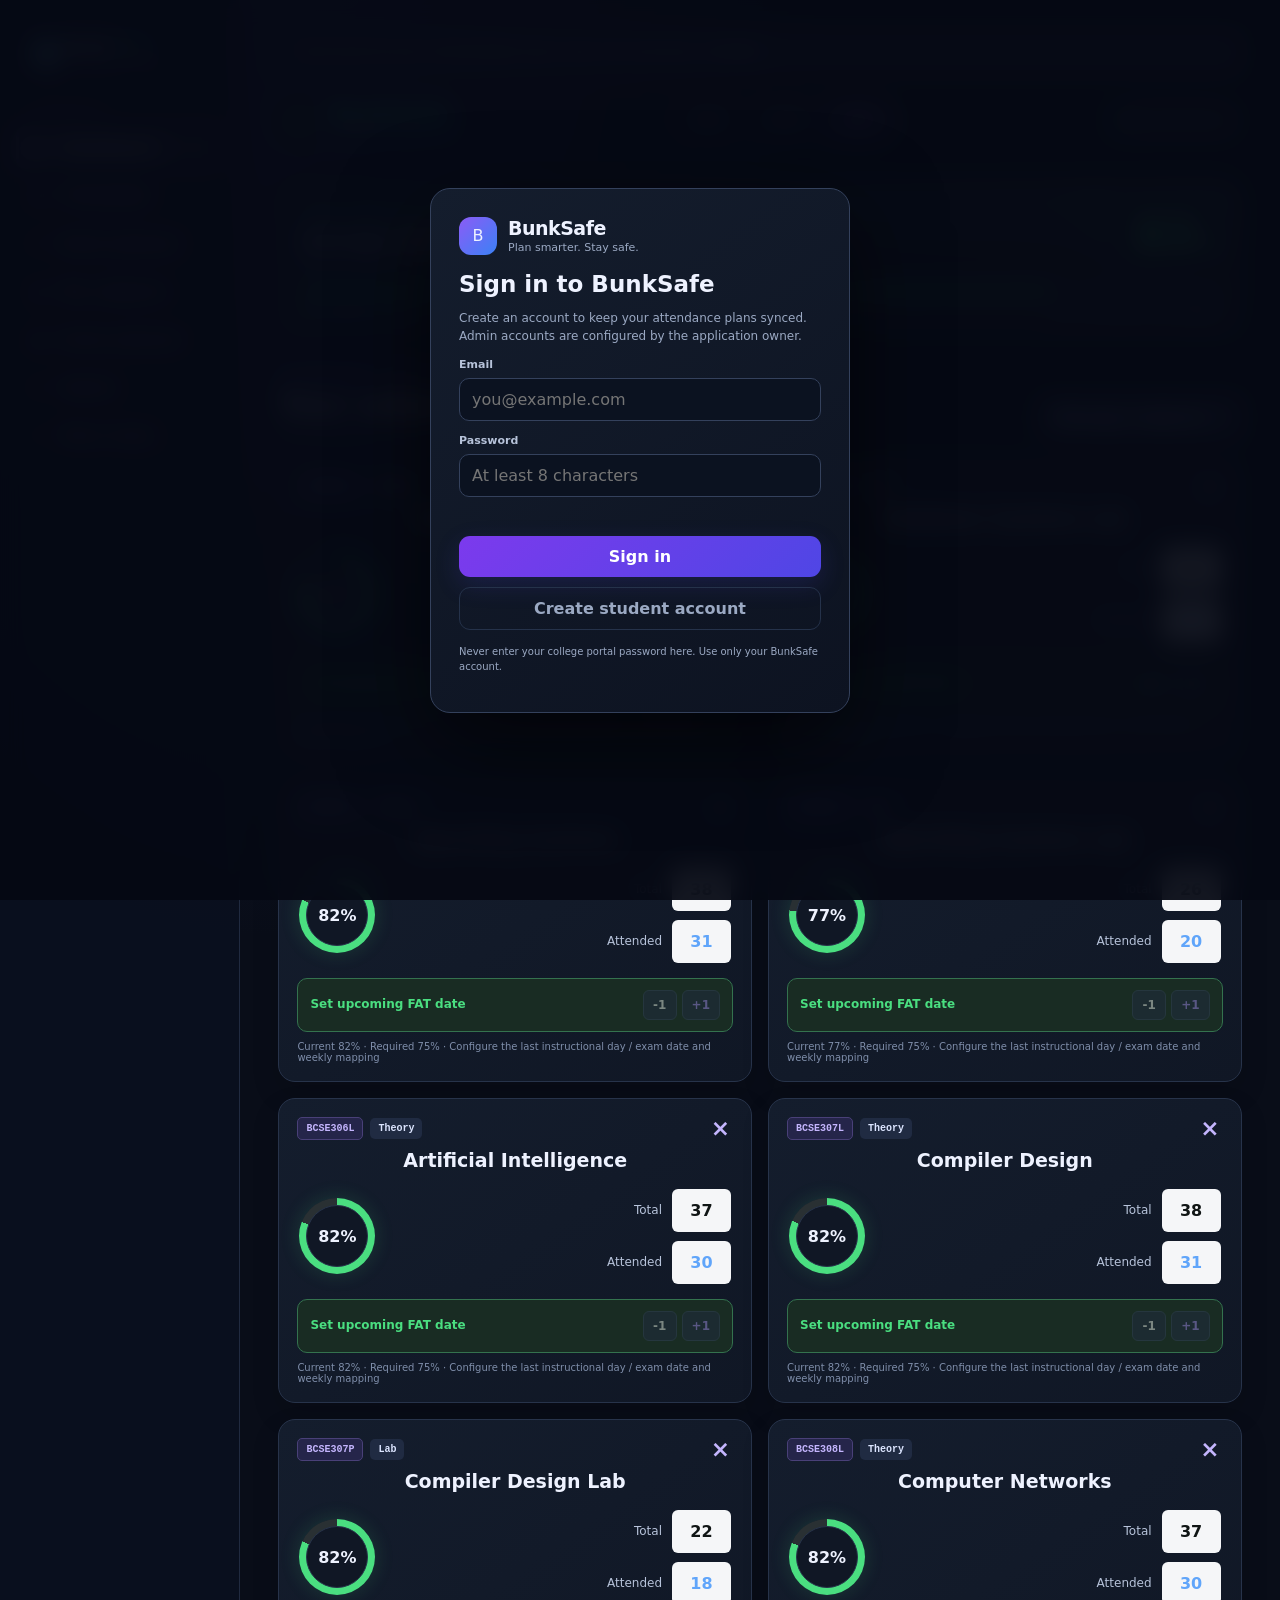
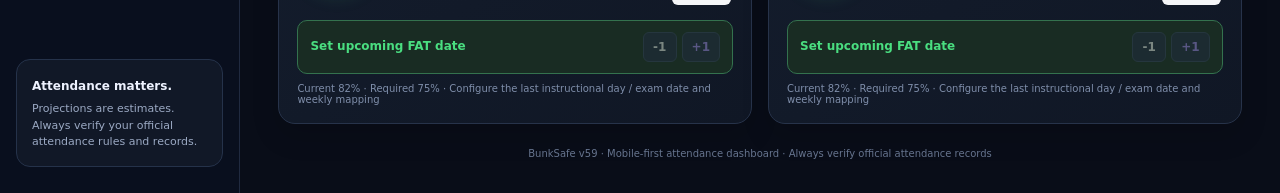
==== commit 413c5882: "Add BunkSafe full logo and app icon" ====
--- a/public/static/index.html
+++ b/public/static/index.html
@@ -4,15 +4,18 @@
 <meta charset="UTF-8" />
 <meta name="viewport" content="width=device-width, initial-scale=1.0" />
 <title>BunkSafe — Attendance Planner</title>
-<link rel="icon" type="image/png" href="/static/favicon.png" />
+<meta name="theme-color" content="#090d18" />
+<link rel="icon" type="image/png" href="/static/branding/bunksafe-icon.png" sizes="512x512" />
+<link rel="icon" type="image/svg+xml" href="/static/branding/bunksafe-icon.svg" />
 <link rel="apple-touch-icon" href="/static/branding/bunksafe-icon.png" />
-<link rel="stylesheet" href="/static/style.css?v=54" />
+<link rel="manifest" href="/static/branding/site.webmanifest" />
+<link rel="stylesheet" href="/static/style.css?v=63" />
 
 </head>
 <body>
 <div class="app">
 <aside class="sidebar">
-  <div class="brand"><div class="brandmark"><img src="/static/branding/bunksafe-icon.svg" alt="BunkSafe" /></div><div><h1>BunkSafe</h1><small>Plan smarter. Stay safe.</small></div></div>
+  <div class="brand brand-full"><img class="brand-full-logo" src="/static/branding/bunksafe-logo.svg" alt="BunkSafe — Plan, track, stay ahead" /></div>
   <div><div class="nav-label">Workspace</div><nav class="nav">
     <button class="active" data-page="dashboard"><span class="ico">▦</span><span class="nav-text">Dashboard</span></button>
     <button data-page="timetable"><span class="ico">▤</span><span class="nav-text">Timetable</span></button>
--- a/static/style.css
+++ b/static/style.css
@@ -103,3 +103,8 @@
   .mobile-nav-item.mobile-nav-primary>span{font-size:21px}
   .app main{padding-bottom:calc(82px + env(safe-area-inset-bottom))}
 }
+
+/* BunkSafe v63 full logo branding */
+.brand-full{display:flex;align-items:center;justify-content:flex-start;padding:0 6px;width:100%;min-width:0;min-height:56px}
+.brand-full .brand-full-logo{display:block;width:100%;max-width:205px;height:auto;max-height:58px;object-fit:contain;object-position:left center}
+@media(max-width:900px){.brand-full{justify-content:center;padding:0 2px}.brand-full .brand-full-logo{max-width:180px;object-position:center}}
